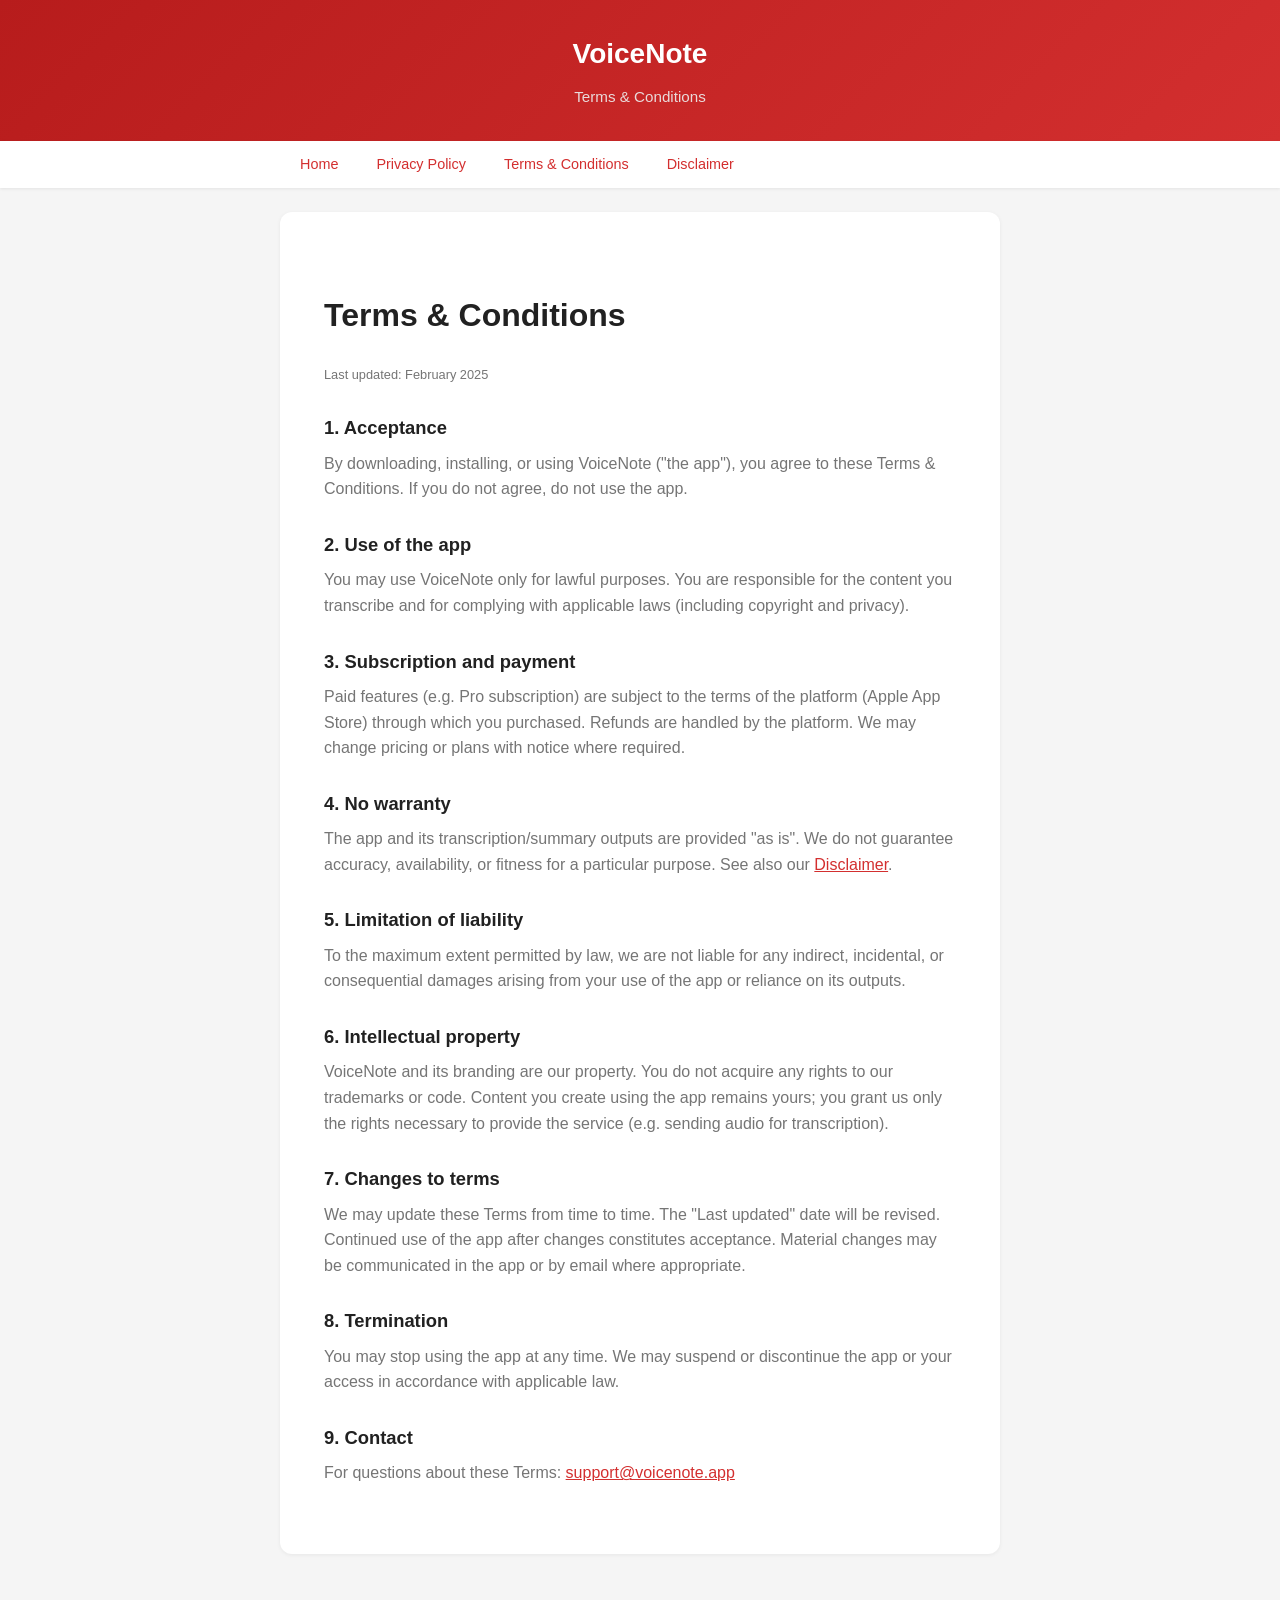
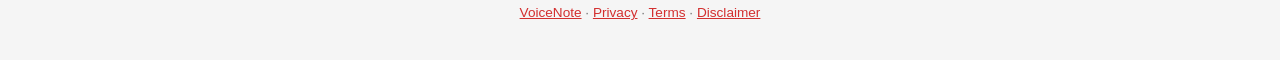
==== terms.html @ 94fa7a2b "changes" ====
<!DOCTYPE html>
<html lang="en">
<head>
  <meta charset="UTF-8">
  <meta name="viewport" content="width=device-width, initial-scale=1">
  <title>Terms &amp; Conditions – VoiceNote</title>
  <link rel="stylesheet" href="css/style.css">
</head>
<body>
  <header>
    <h1>VoiceNote</h1>
    <p>Terms &amp; Conditions</p>
  </header>
  <nav>
    <div class="container" style="max-width: 720px;">
      <a href="index.html">Home</a>
      <a href="privacy.html">Privacy Policy</a>
      <a href="terms.html">Terms &amp; Conditions</a>
      <a href="disclaimer.html">Disclaimer</a>
    </div>
  </nav>
  <main>
    <div class="container">
      <h1>Terms &amp; Conditions</h1>
      <p class="last-update">Last updated: February 2025</p>

      <h2>1. Acceptance</h2>
      <p>By downloading, installing, or using VoiceNote ("the app"), you agree to these Terms &amp; Conditions. If you do not agree, do not use the app.</p>

      <h2>2. Use of the app</h2>
      <p>You may use VoiceNote only for lawful purposes. You are responsible for the content you transcribe and for complying with applicable laws (including copyright and privacy).</p>

      <h2>3. Subscription and payment</h2>
      <p>Paid features (e.g. Pro subscription) are subject to the terms of the platform (Apple App Store) through which you purchased. Refunds are handled by the platform. We may change pricing or plans with notice where required.</p>

      <h2>4. No warranty</h2>
      <p>The app and its transcription/summary outputs are provided "as is". We do not guarantee accuracy, availability, or fitness for a particular purpose. See also our <a href="disclaimer.html">Disclaimer</a>.</p>

      <h2>5. Limitation of liability</h2>
      <p>To the maximum extent permitted by law, we are not liable for any indirect, incidental, or consequential damages arising from your use of the app or reliance on its outputs.</p>

      <h2>6. Intellectual property</h2>
      <p>VoiceNote and its branding are our property. You do not acquire any rights to our trademarks or code. Content you create using the app remains yours; you grant us only the rights necessary to provide the service (e.g. sending audio for transcription).</p>

      <h2>7. Changes to terms</h2>
      <p>We may update these Terms from time to time. The "Last updated" date will be revised. Continued use of the app after changes constitutes acceptance. Material changes may be communicated in the app or by email where appropriate.</p>

      <h2>8. Termination</h2>
      <p>You may stop using the app at any time. We may suspend or discontinue the app or your access in accordance with applicable law.</p>

      <h2>9. Contact</h2>
      <p>For questions about these Terms: <a href="mailto:support@voicenote.app">support@voicenote.app</a></p>
    </div>
  </main>
  <footer>
    <p><a href="index.html">VoiceNote</a> · <a href="privacy.html">Privacy</a> · <a href="terms.html">Terms</a> · <a href="disclaimer.html">Disclaimer</a></p>
  </footer>
</body>
</html>
---- css/style.css ----
/* VoiceNote website – simple, app-aligned */
:root {
  --primary: #d32f2f;
  --primary-dark: #b71c1c;
  --text: #212121;
  --text-secondary: #757575;
  --bg: #f5f5f5;
  --surface: #ffffff;
}

* {
  box-sizing: border-box;
}

body {
  margin: 0;
  font-family: -apple-system, BlinkMacSystemFont, 'Segoe UI', Roboto, Oxygen, Ubuntu, sans-serif;
  background: var(--bg);
  color: var(--text);
  line-height: 1.6;
}

.container {
  max-width: 720px;
  margin: 0 auto;
  padding: 24px 20px;
}

header {
  background: linear-gradient(135deg, var(--primary-dark), var(--primary));
  color: white;
  padding: 32px 20px;
  text-align: center;
}

header h1 {
  margin: 0;
  font-size: 1.75rem;
  font-weight: 700;
  color: #ffffff;
}

header p {
  margin: 8px 0 0;
  opacity: 0.9;
  font-size: 0.95rem;
  color: #eeeeee;
}

nav {
  background: var(--surface);
  padding: 12px 20px;
  box-shadow: 0 1px 3px rgba(0,0,0,0.08);
}

nav .container {
  padding: 0 20px;
  display: flex;
  flex-wrap: wrap;
  gap: 8px;
  align-items: center;
}

nav a {
  color: var(--primary);
  text-decoration: none;
  font-weight: 500;
  font-size: 0.9rem;
  margin-right: 30px;
}

nav a:hover {
  text-decoration: underline;
}

main {
  background: var(--surface);
  margin: 24px auto;
  padding: 32px 24px;
  max-width: 720px;
  border-radius: 12px;
  box-shadow: 0 1px 4px rgba(0,0,0,0.06);
}

h1, h2 {
  color: var(--text);
}

h2 {
  font-size: 1.15rem;
  margin-top: 28px;
  margin-bottom: 8px;
}

h2:first-child {
  margin-top: 0;
}

p {
  margin: 0 0 12px;
  color: var(--text-secondary);
}

ul {
  margin: 0 0 12px;
  padding-left: 1.25rem;
  color: var(--text-secondary);
}

a {
  color: var(--primary);
}

footer {
  text-align: center;
  padding: 24px 20px;
  color: var(--text-secondary);
  font-size: 0.85rem;
}

.last-update {
  font-size: 0.8rem;
  color: var(--text-secondary);
  margin-top: 24px;
}
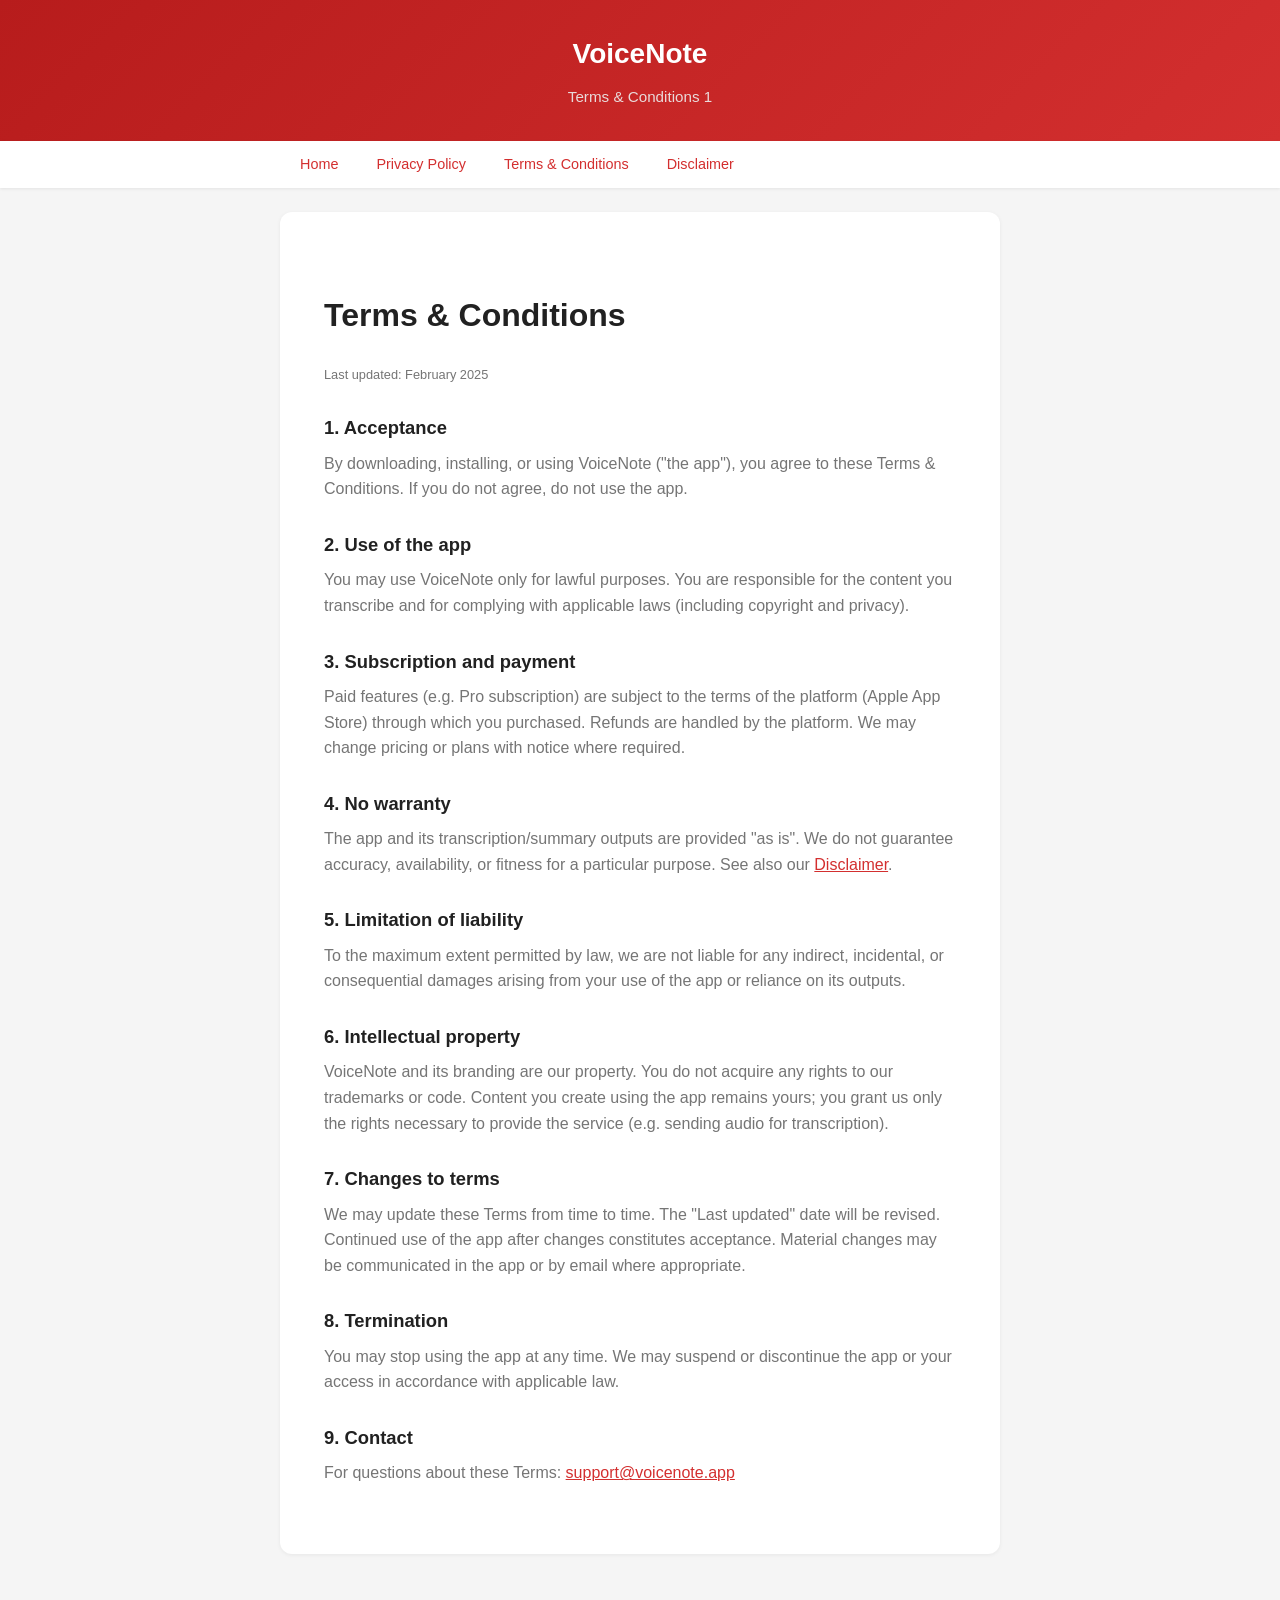
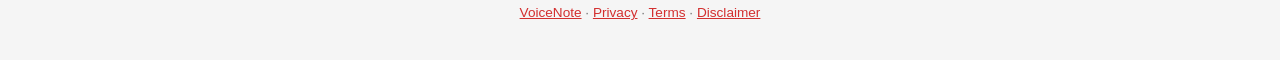
==== commit 758d8c53: "Update terms.html" ====
--- a/terms.html
+++ b/terms.html
@@ -9,7 +9,7 @@
 <body>
   <header>
     <h1>VoiceNote</h1>
-    <p>Terms &amp; Conditions</p>
+    <p>Terms &amp; Conditions 1</p>
   </header>
   <nav>
     <div class="container" style="max-width: 720px;">
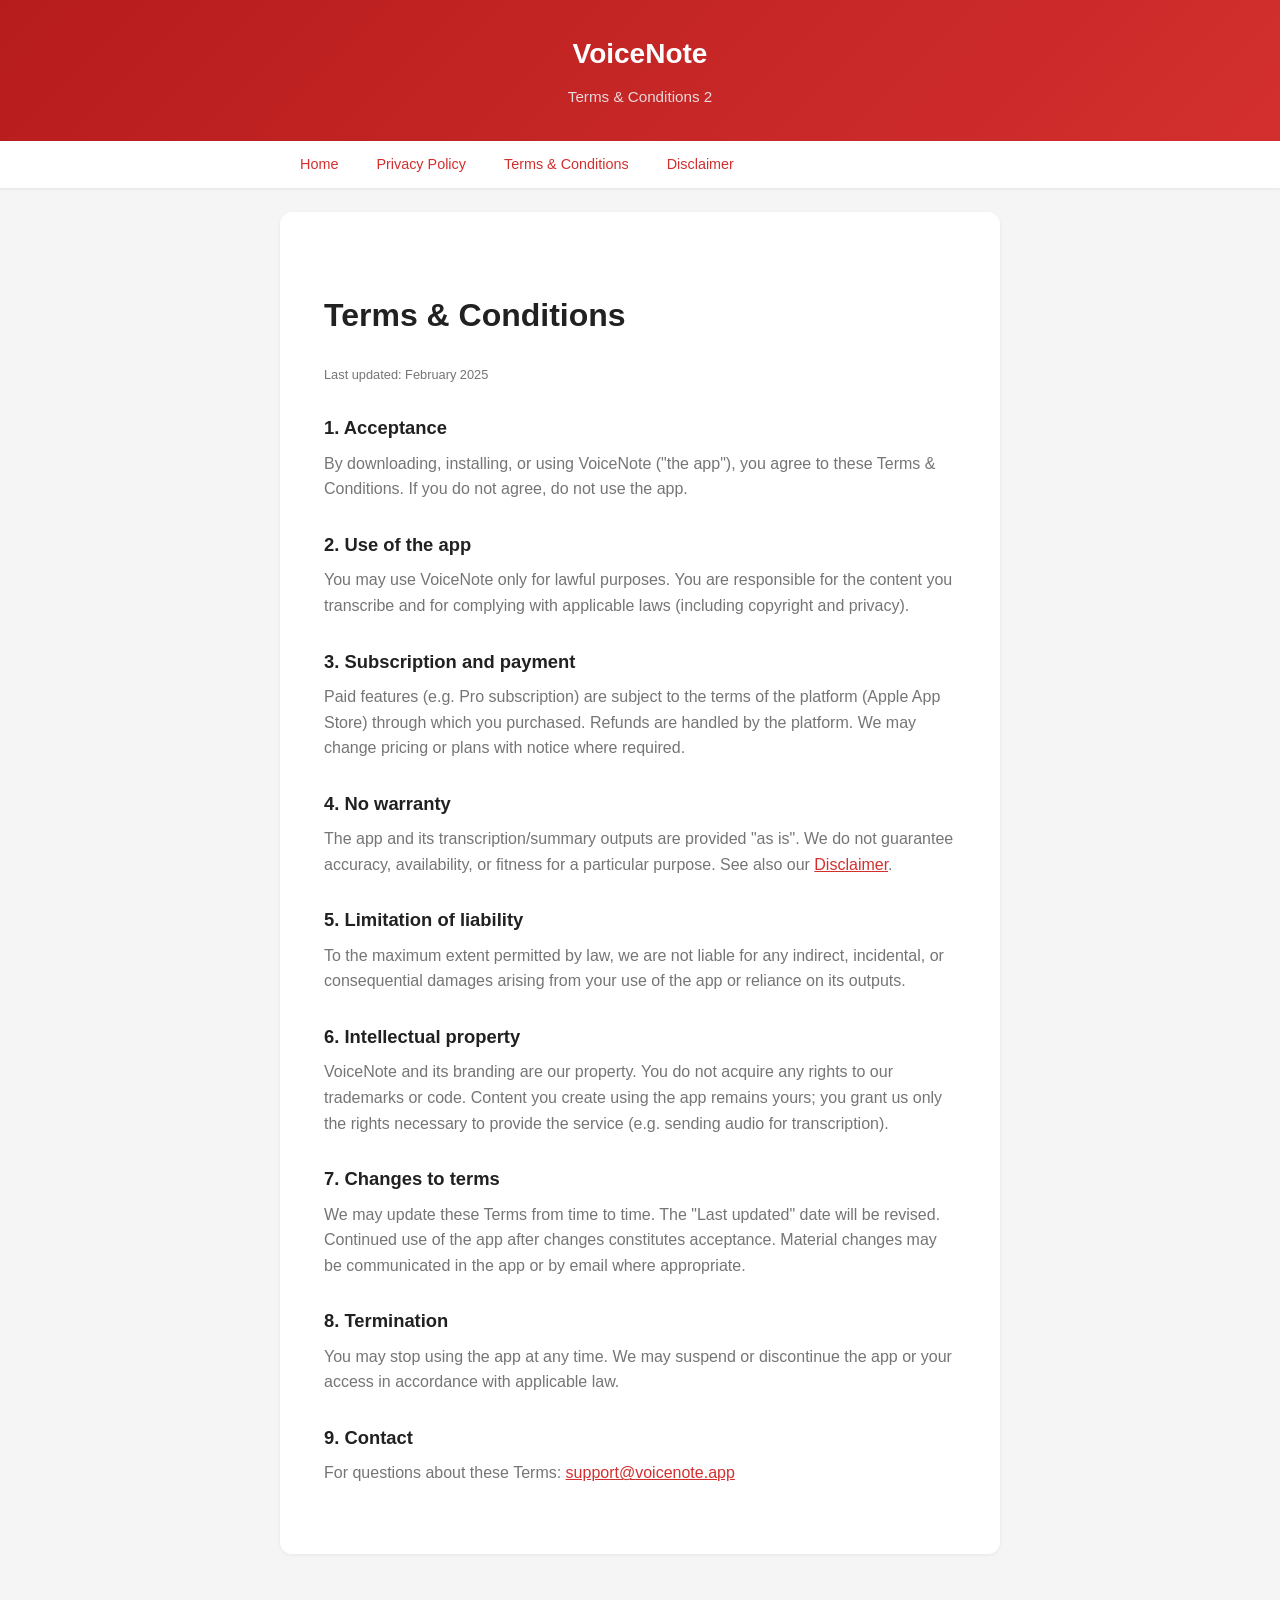
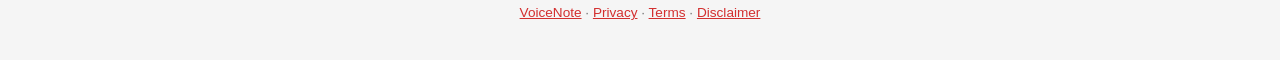
==== commit 5566048f: "Update terms.html" ====
--- a/terms.html
+++ b/terms.html
@@ -9,7 +9,7 @@
 <body>
   <header>
     <h1>VoiceNote</h1>
-    <p>Terms &amp; Conditions 1</p>
+    <p>Terms &amp; Conditions 2</p>
   </header>
   <nav>
     <div class="container" style="max-width: 720px;">
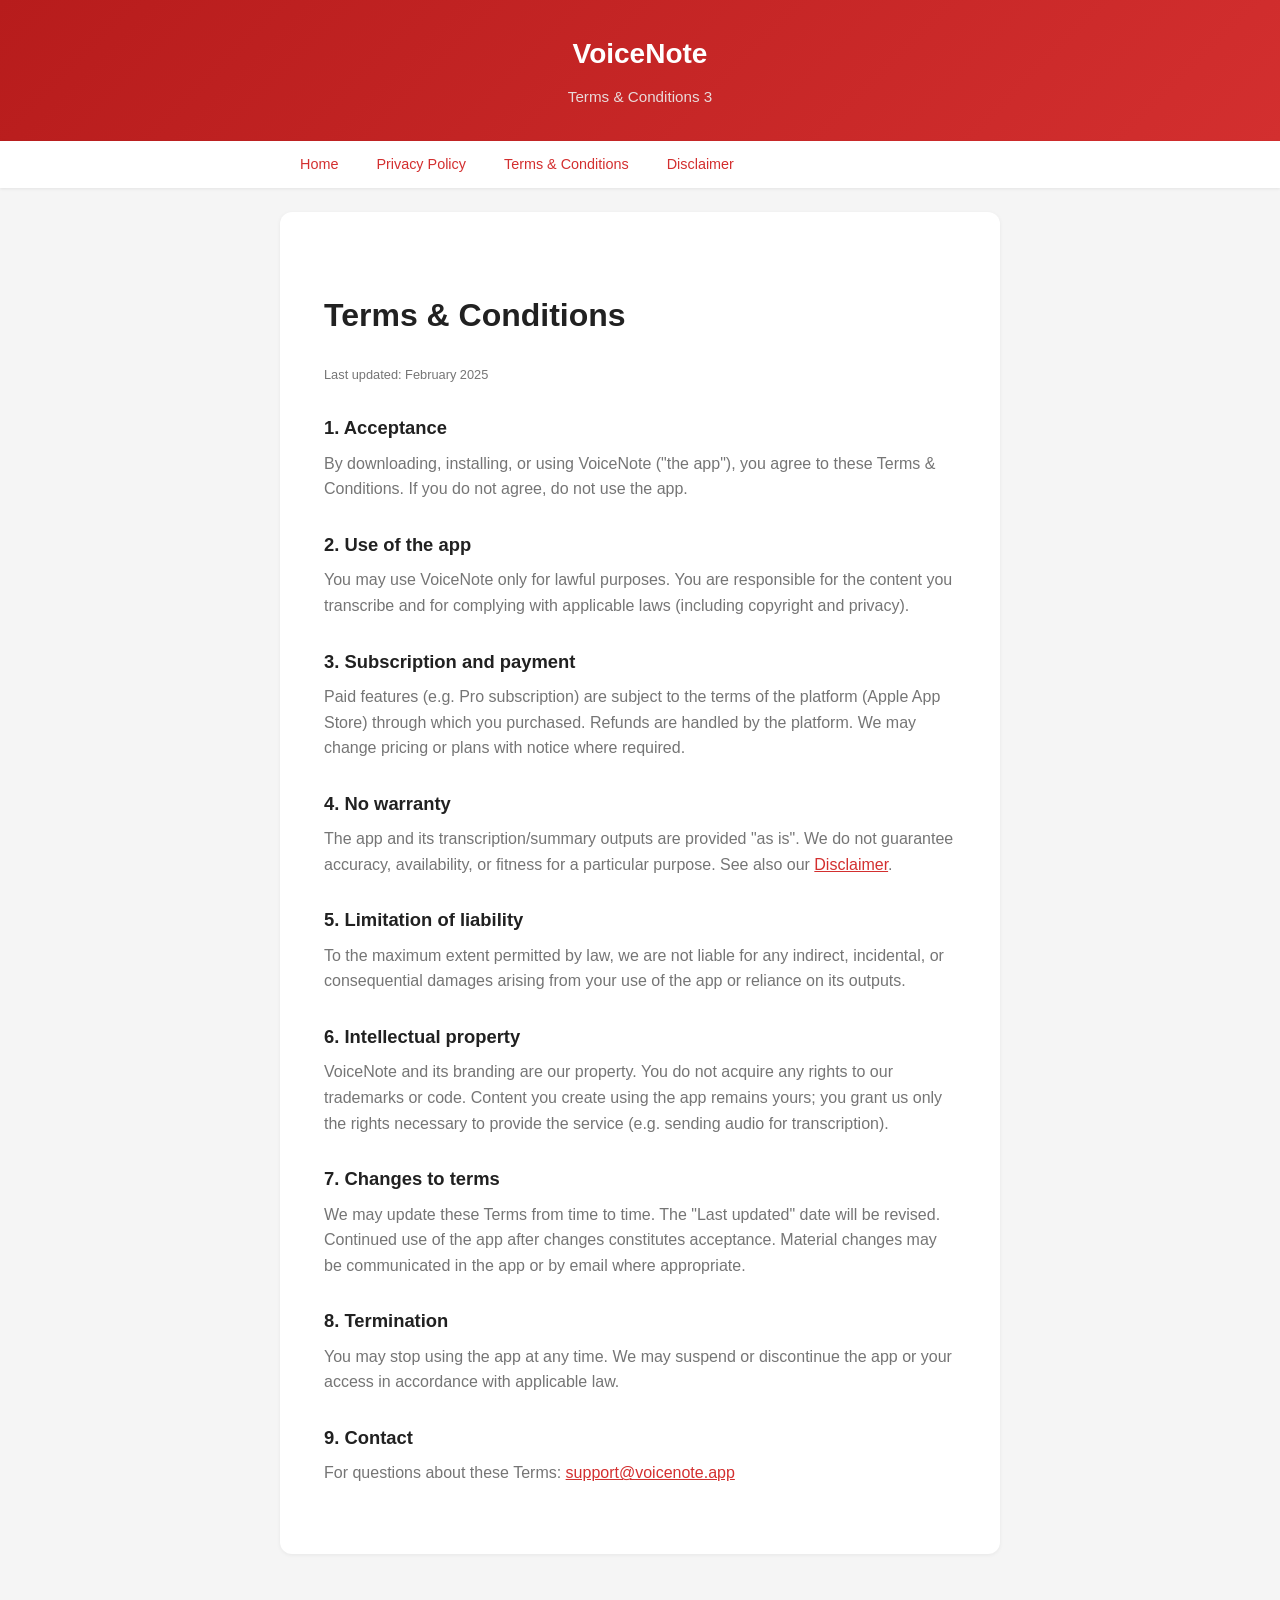
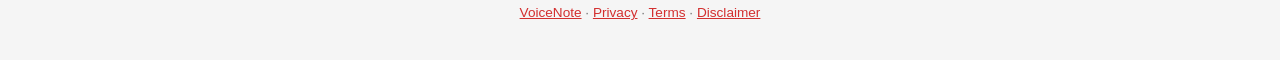
==== commit 0c689939: "Update terms.html" ====
--- a/terms.html
+++ b/terms.html
@@ -9,7 +9,7 @@
 <body>
   <header>
     <h1>VoiceNote</h1>
-    <p>Terms &amp; Conditions 2</p>
+    <p>Terms &amp; Conditions 3</p>
   </header>
   <nav>
     <div class="container" style="max-width: 720px;">
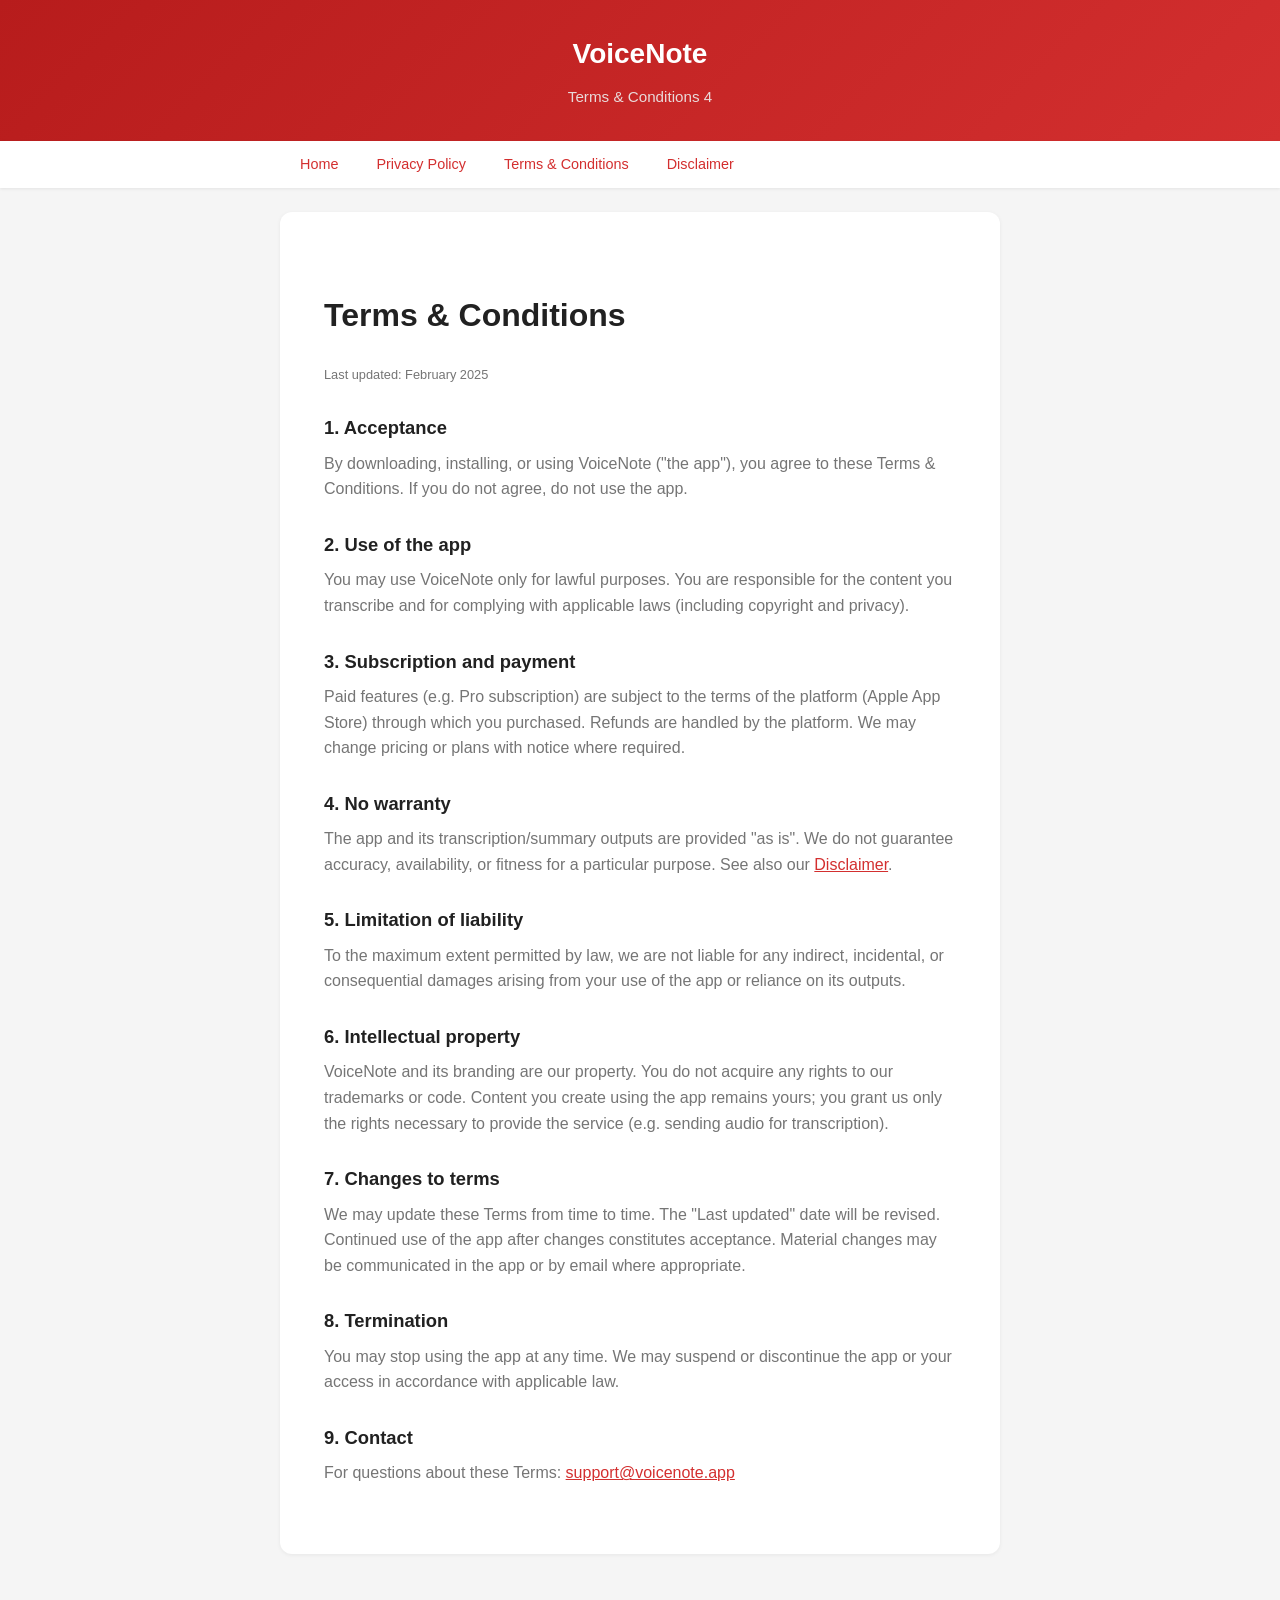
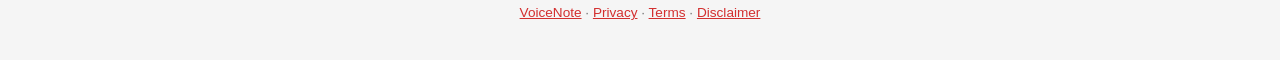
==== commit 82a39f48: "Update terms.html" ====
--- a/terms.html
+++ b/terms.html
@@ -9,7 +9,7 @@
 <body>
   <header>
     <h1>VoiceNote</h1>
-    <p>Terms &amp; Conditions 3</p>
+    <p>Terms &amp; Conditions 4</p>
   </header>
   <nav>
     <div class="container" style="max-width: 720px;">
